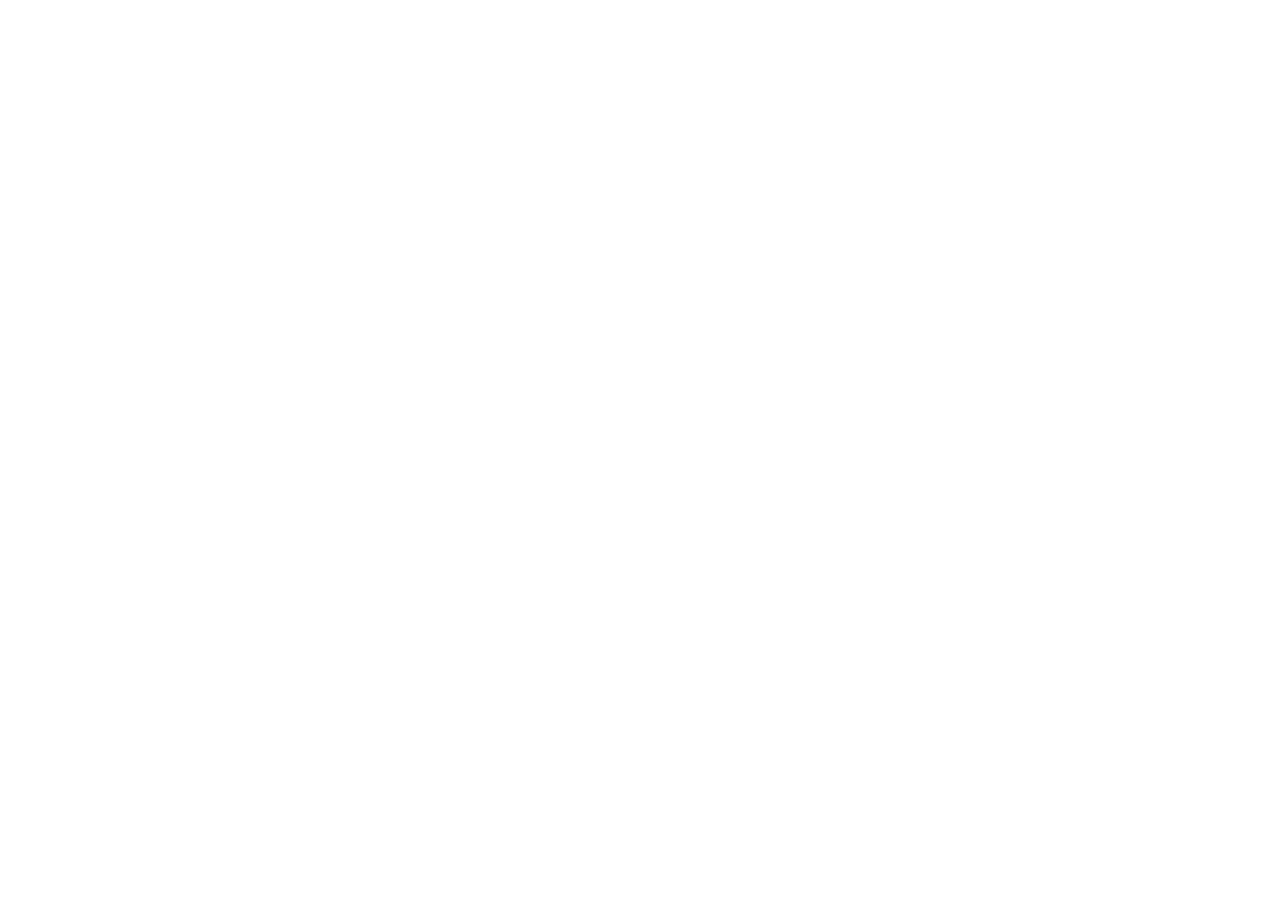
==== index.html @ dc3bc7b6 "add base file structure" ====
<!DOCTYPE html>
<html>
<head>
  <meta charset="utf-8">
  <title></title>
  <meta name="viewport" content="width=device-width, initial-scale=1">
  <link rel="stylesheet" type="text/css" href="main.css">
</head>
<body>

</body>
</html>
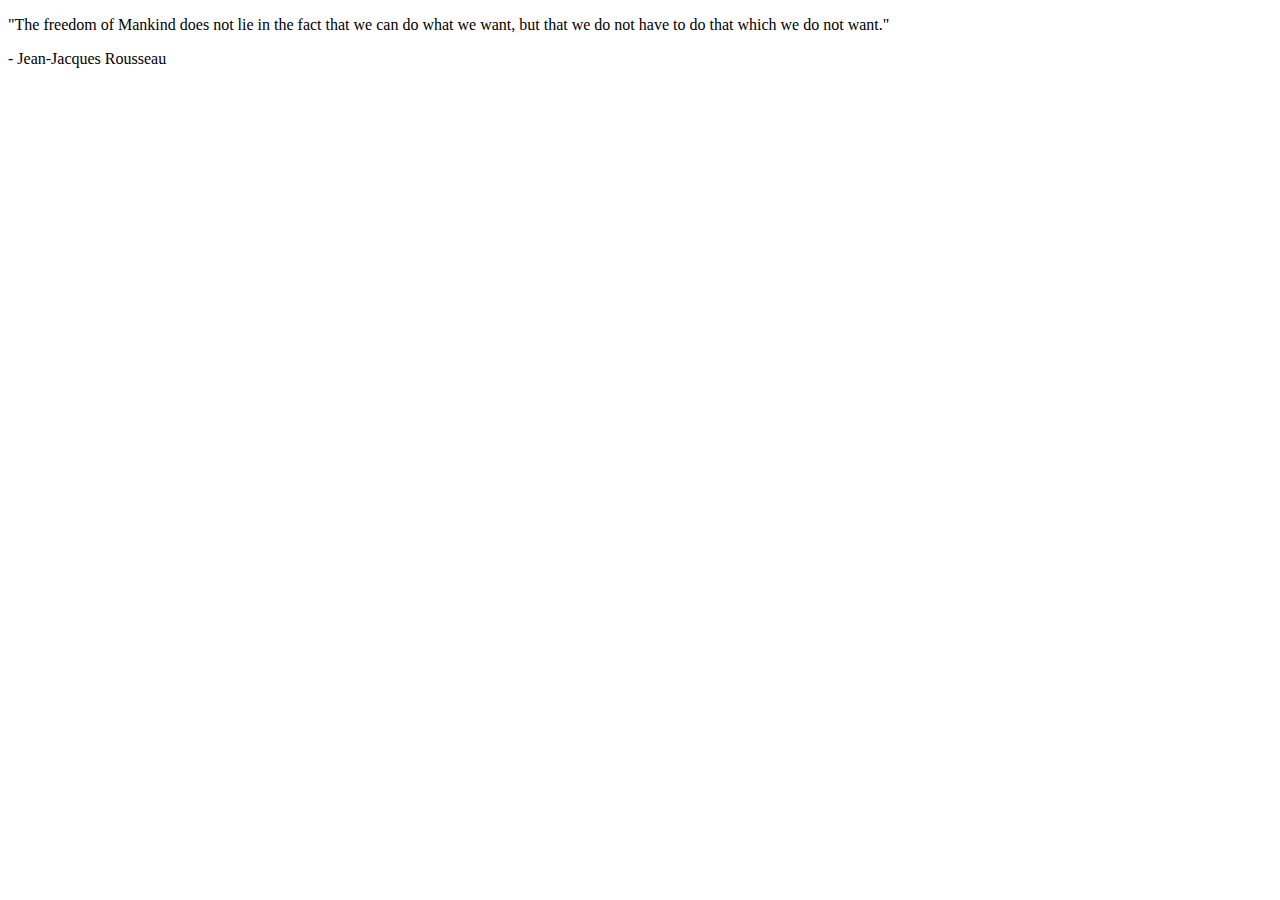
==== commit a2266d40: "kesz html hozzaadasa" ====
--- a/index.html
+++ b/index.html
@@ -1,12 +1,15 @@
 <!DOCTYPE html>
-<html>
+<html lang="en">
 <head>
   <meta charset="utf-8">
-  <title></title>
+  <title>Freedom</title>
   <meta name="viewport" content="width=device-width, initial-scale=1">
   <link rel="stylesheet" type="text/css" href="main.css">
 </head>
 <body>
-
+  <div class="wrapper">
+    <p class="idezet">"The freedom of Mankind does not lie in the fact that we can do what we want, but that we do not have to do that which we do not want."</p>
+    <p class="mondta">- Jean-Jacques Rousseau</p>
+  </div>
 </body>
 </html>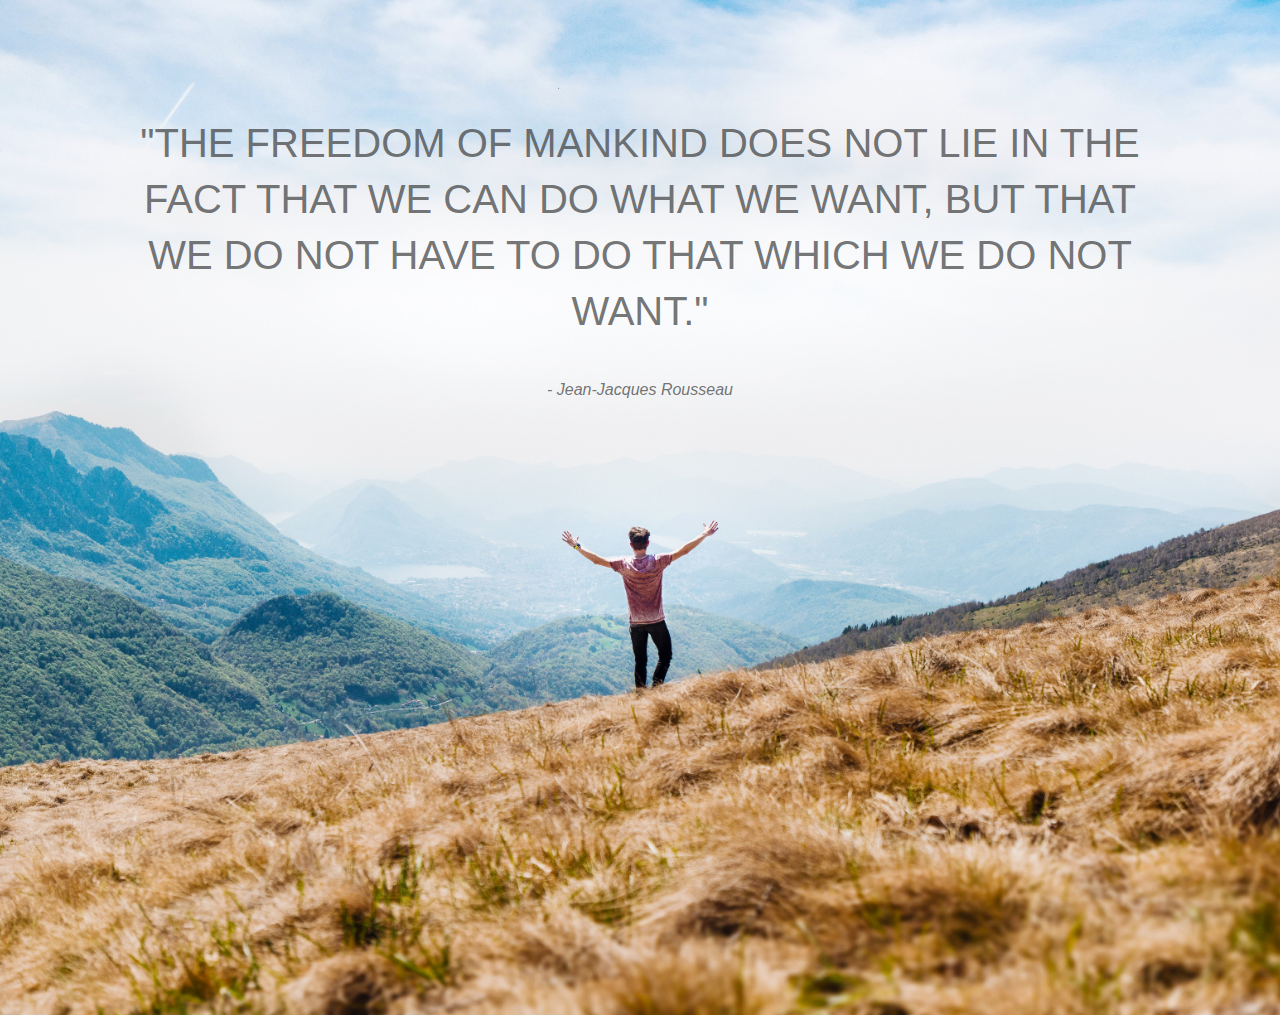
==== commit 3d88f0fb: "css előkészítve" ====
--- a/index.html
+++ b/index.html
@@ -7,7 +7,7 @@
   <link rel="stylesheet" type="text/css" href="main.css">
 </head>
 <body>
-  <div class="wrapper">
+  <div class="tarolo">
     <p class="idezet">"The freedom of Mankind does not lie in the fact that we can do what we want, but that we do not have to do that which we do not want."</p>
     <p class="mondta">- Jean-Jacques Rousseau</p>
   </div>
--- a/main.css
+++ b/main.css
@@ -0,0 +1,35 @@
+/* belső és külső margó, betűtípus beállítása */
+html, body {
+  margin: 0;
+  padding: 0;
+  font-family: 'Trebuchet MS', 'Lucida Sans Unicode', 'Lucida Grande', 'Lucida Sans', Arial, sans-serif;
+}
+/* háttér magasság beállítása a mindenkori ablakmérethez, teljes szélesség, háttér nem ismétlődik és középre igazítva*/
+body {
+  height: 100vh;
+  width: 100%;
+  background: url('assets/freedom.jpg') no-repeat center;
+  background-size: cover;
+  line-height: 1.4;
+  display: block;
+}
+
+/* bal és jobb belső margó és külső argó szélesség beállítása, betűszín és szövegigazítás */
+.tarolo {
+  padding-left: 10%;
+  padding-right: 10%;
+  margin-top: 9%;
+  color: rgba(58, 59, 59, 0.712);
+  text-align: center;
+}
+
+/* betűméret, stílus átalakítása */
+.idezet {
+  font-size: 40px;
+  text-transform: uppercase;
+}
+
+/* betűstílus */
+.mondta {
+  font-style: italic;
+}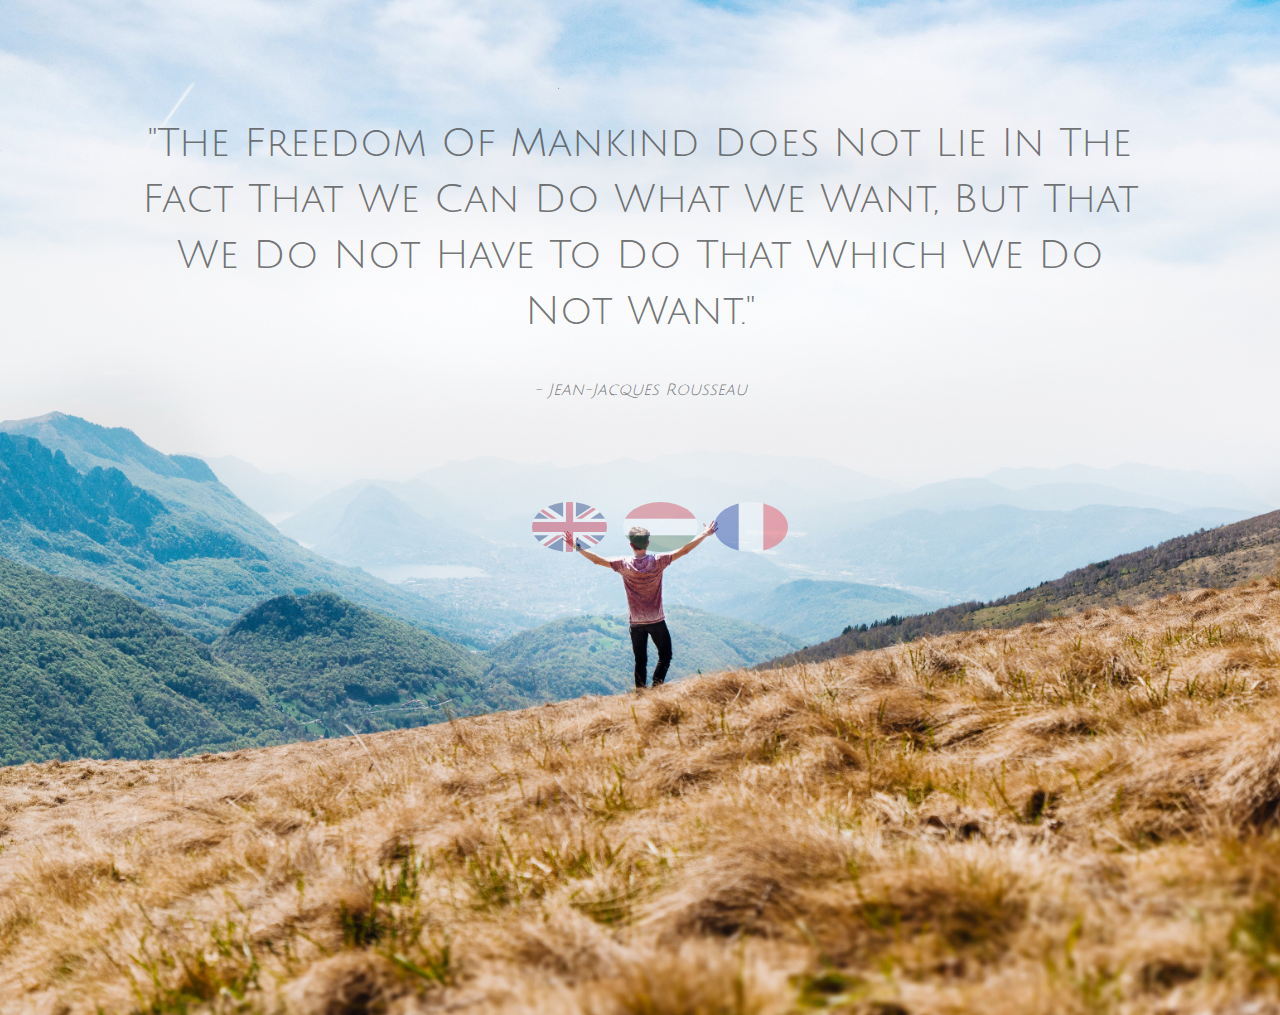
==== commit 18844591: "a nyelvválasztást zászlók könnyítik" ====
--- a/index.html
+++ b/index.html
@@ -4,12 +4,22 @@
   <meta charset="utf-8">
   <title>Freedom</title>
   <meta name="viewport" content="width=device-width, initial-scale=1">
+  <link rel="shortcut icon" type="image/jpg" href="assets/favicon-eng.ico"/>
   <link rel="stylesheet" type="text/css" href="main.css">
+  <link rel="preconnect" href="https://fonts.gstatic.com">
+  <link href="https://fonts.googleapis.com/css2?family=Julius+Sans+One&display=swap" rel="stylesheet">
 </head>
 <body>
   <div class="tarolo">
     <p class="idezet">"The freedom of Mankind does not lie in the fact that we can do what we want, but that we do not have to do that which we do not want."</p>
     <p class="mondta">- Jean-Jacques Rousseau</p>
+    <section class="nyelv">
+      <ul>
+        <li><a href="index.html" title="english"><img src="assets/flag-eng.png" alt="flag-eng"></a></li>
+        <li><a href="index-hu.html" title="magyar"><img src="assets/flag-hun.png" alt="flag-hun"></a></li>
+        <li><a href="index-fr.html" title="français"><img src="assets/flag-fra.png" alt="flag-fra"></a></li>
+      </ul>
+    </section>
   </div>
 </body>
 </html>--- a/main.css
+++ b/main.css
@@ -2,7 +2,7 @@
 html, body {
   margin: 0;
   padding: 0;
-  font-family: 'Trebuchet MS', 'Lucida Sans Unicode', 'Lucida Grande', 'Lucida Sans', Arial, sans-serif;
+  font-family: 'Julius Sans One', sans-serif;
 }
 /* háttér magasság beállítása a mindenkori ablakmérethez, teljes szélesség, háttér nem ismétlődik és középre igazítva*/
 body {
@@ -26,10 +26,32 @@
 /* betűméret, stílus átalakítása */
 .idezet {
   font-size: 40px;
-  text-transform: uppercase;
+  text-transform: capitalize ;
 }
 
 /* betűstílus */
 .mondta {
   font-style: italic;
+}
+
+ul {
+  list-style-type: none;
+  word-spacing: 10px;
+  margin-top: 100px;
+}
+
+li {
+  display: inline;
+}
+
+img {
+  height: 50px;
+  width: auto;
+  border-radius: 50%;
+  transition: all 0.5s ease-in-out;
+  filter: opacity(36%);
+}
+
+img:hover {
+  filter: grayscale(10%)
 }